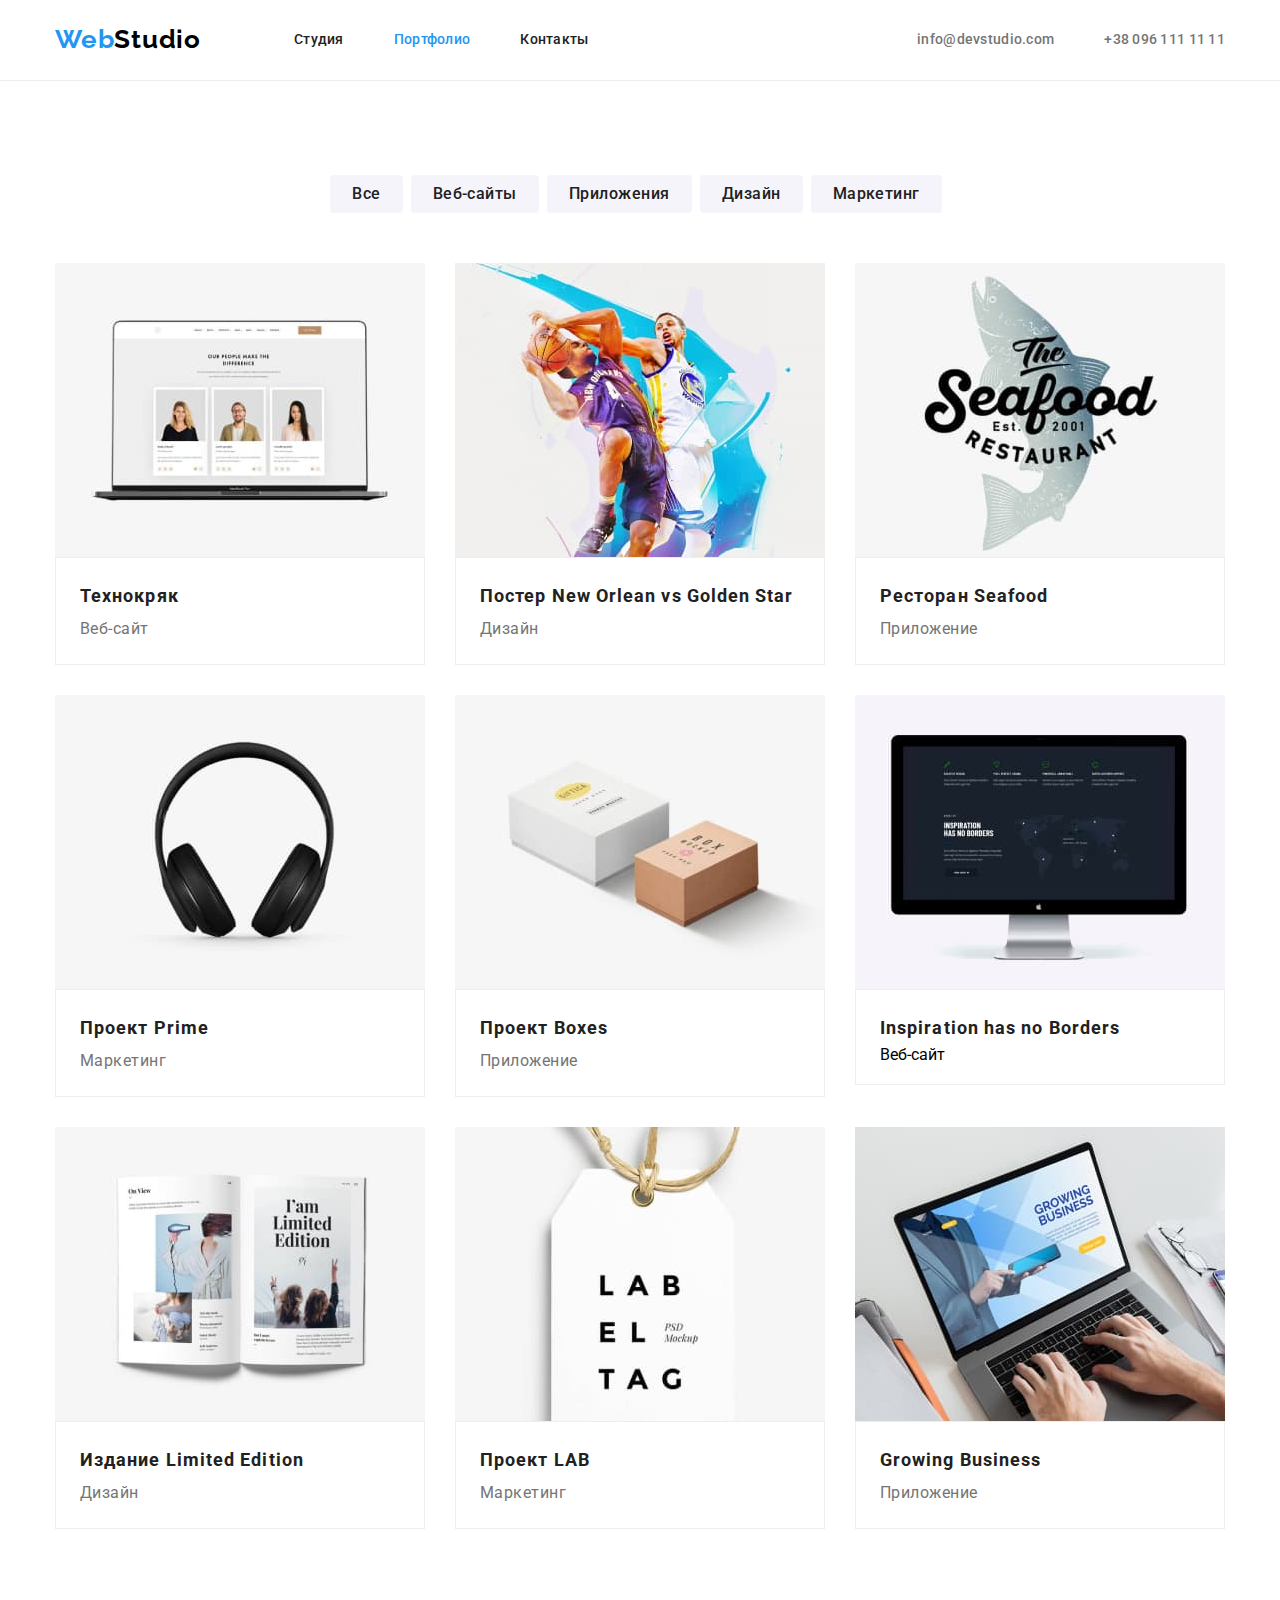
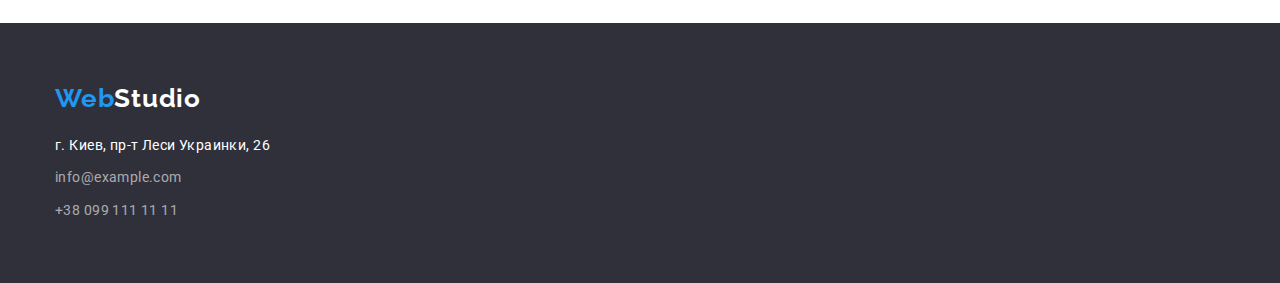
==== portfolio.html @ 460f25a2 "start" ====
<!DOCTYPE html>
<html lang="ru">
<head>
    <meta charset="UTF-8">
    <meta http-equiv="X-UA-Compatible" content="IE=edge">
    <meta name="viewport" content="width=device-width, initial-scale=1.0">
    <title>Portfolio</title>
    <link rel="preconnect" href="https://fonts.googleapis.com">
    <link rel="preconnect" href="https://fonts.gstatic.com" crossorigin>
    <link href="https://fonts.googleapis.com/css2?family=Raleway:wght@700&family=Roboto:wght@400;500;700;900&display=swap"
        rel="stylesheet">
    <link rel="stylesheet" href="./css/modern-normalize.css">
    <link rel="stylesheet" href="./css/styles.css">
</head>
<body>
    <!--HEADER-->
    <header class="header">
        <div class="container header-wrap">
                <a href="./index.html" class="header-logo logo link" lang="en"><span class="logo-item">Web</span>Studio</a>
                <nav class="header-nav">
                    <ul class="header-list list">
                        <li class="header-item"><a class="header-link link" href="./index.html">Студия</a></li>
                        <li class="header-item"><a class="header-link link current" href="./portfolio.html">Портфолио</a>
                        </li>
                        <li class="header-item"><a class="header-link link" href="">Контакты</a></li>
                    </ul>
                </nav>
                <ul class="header-contact-list">
                    <li class="header-contact-item"><a class="header-contact contact link"
                            href="mailto:info@devstudio.com">info@devstudio.com</a></li>
                    <li class="header-contact-item"><a class="header-contact contact link" href="tel:+380961111111">+38 096
                            111 11 11</a></li>
                </ul>
        </div>
    </header>
    <!--MAIN-->
    <main>
        <!--FILTER-->
        <section class="portfolio section">
            <h2 class="visually-hidden">Наши роботы</h2>
            <!--BTNFILTER-->
            <ul class="filter-list list">
                <li class="filter-item">
                    <button class="filter-btn" type="button">Все</button>
                </li>
                <li class="filter-item">
                    <button class="filter-btn" type="button">Веб-сайты</button>
                </li>
                <li class="filter-item">
                    <button class="filter-btn" type="button">Приложения</button>
                </li>
                <li class="filter-item">
                    <button class="filter-btn" type="button">Дизайн</button>
                </li>
                <li class="filter-item">
                    <button class="filter-btn" type="button">Маркетинг</button>
                </li>
            </ul>
            <!--WORKLIST-->
            <div class="container">
                <ul class="worklist list ">
                    <li class="worklist-item">
                        <img class="worklist-img" src="./images/portfolio/portfolio-img1.jpg" alt="Ноутбук" width="370" height="294">
                        <div class="worklist-container">
                            <h3 class="worklist-title">Технокряк</h3>
                            <p class="worklist-text">Веб-сайт</p>
                        </div>
                    </li>
                    <li class="worklist-item">
                        <img class="worklist-img" src="./images/portfolio/portfolio-img2.jpg" alt="Баскетболисты" width="370" height="294">
                        <div class="worklist-container">
                            <h3 class="worklist-title">Постер <span lang= "en">New Orlean vs Golden Star</span></h3>
                            <p class="worklist-text">Дизайн</p>
                        </div>
                    </li>
                    <li class="worklist-item">
                        <img class="worklist-img" src="./images/portfolio/portfolio-img3.jpg" alt="Логотип ресторана" width="370" height="294">
                        <div class="worklist-container">
                            <h3 class="worklist-title">Ресторан <span lang= "en">Seafood</span></h3>
                            <p class="worklist-text">Приложение</p>
                        </div>
                    </li>
                    <li class="worklist-item">
                        <img class="worklist-img" src="./images/portfolio/portfolio-img4.jpg" alt="Наушники" width="370" height="294">
                        <div class="worklist-container">
                            <h3 class="worklist-title">Проект <span lang= "en">Prime</span></h3>
                            <p class="worklist-text">Маркетинг</p>
                        </div>
                    </li>
                    <li class="worklist-item">
                        <img class="worklist-img" src="./images/portfolio/portfolio-img5.jpg" alt="Коробки" width="370" height="294">
                        <div class="worklist-container">
                            <h3 class="worklist-title">Проект <span lang="en">Boxes</span></h3>
                            <p class="worklist-text">Приложение</p>
                        </div>
                    </li>
                    <li class="worklist-item">
                        <img class="worklist-img" src="./images/portfolio/portfolio-img6.jpg" alt="Монитор" width="370" height="294">
                        <div class="worklist-container">
                            <h3 class="worklist-title" lang="en">Inspiration has no Borders</h3>
                            <p>Веб-сайт</p>
                        </div>
                    </li>
                    <li class="worklist-item">
                        <img class="worklist-img" src="./images/portfolio/portfolio-img7.jpg" alt="Книга" width="370" height="294">
                        <div class="worklist-container">
                            <h3 class="worklist-title">Издание <span lang="en">Limited Edition</span></h3>
                            <p class="worklist-text">Дизайн</p>
                        </div>
                    </li>
                    <li class="worklist-item">
                        <img class="worklist-img" src="./images/portfolio/portfolio-img8.jpg" alt="Бирка" width="370" height="294">
                        <div class="worklist-container">
                            <h3 class="worklist-title">Проект <span lang="en">LAB</span></h3>
                            <p class="worklist-text">Маркетинг</p>
                        </div>
                    </li>
                    <li class="worklist-item">
                        <img class="worklist-img" src="./images/portfolio/portfolio-img9.jpg" alt="Человек печатает на ноутбуке" width="370" height="294">
                        <div class="worklist-container">
                            <h3 class="worklist-title" lang="en">Growing Business</h3>
                            <p class="worklist-text">Приложение</p>
                        </div>
                    </li>
                </ul>
            </div>
        </section>
    </main>
    <!-- FOOTER -->
    <footer>
        <div class="container">
            <a href="./index.html" class="footer-logo logo link" lang="en"><span class="logo-item">Web</span>Studio</a>
            <address>
                <p class="footer-address">г. Киев, пр-т Леси Украинки, 26</p>
                <a class="footer-contact contact link" href="mailto:info@example.com">info@example.com</a>
                <a class="footer-contact contact link" href="tel:+380991111111">+38 099 111 11 11</a>
            </address>
        </div>
    </footer>
</body>
</html>
---- css/styles.css ----
ul {
  list-style: none;
  padding: 0;
  margin: 0;
}

h1,
h2,
h3,
h4,
h5,
h6,
p {
  padding: 0;
  margin: 0;
}
img {
  display: block;
  max-width: 100%;
  height: auto;
}

:root {
  --first-logo-color: #000000;
  --second-logo-color: #ffffff;
  --third-logo-color: #2196f3;
  --title-color: #212121;
  --text-color: #757575;
  --btn-text-color: #212121;
  --second-btn-text-color: #ffffff;
  --btn-bg-color: #f5f4fa;
  --accent-color: #2196f3;
}

body {
  font-family: "Roboto", sans-serif;
}

.link {
  text-decoration: none;
}
.visually-hidden {
  position: absolute;
  white-space: nowrap;
  width: 1px;
  height: 1px;
  overflow: hidden;
  border: 0;
  padding: 0;
  clip: rect(0 0 0 0);
  clip-path: inset(50%);
  margin: -1px;
}
.title {
  font-weight: 700;
  font-size: 36px;
  line-height: 1.16;
  letter-spacing: 0.03em;
  color: var(--title-color);
  text-align: center;
}
.container {
  width: 1200px;
  margin: 0 auto;
  padding: 0 15px;
}

.section {
  padding: 94px 0;
}

/*------------------ HEADER ---------------------*/

.header {
  border-bottom: #ececec 1px solid;
  padding-top: 24px;
  padding-bottom: 25px;
}
.header-wrap {
  display: flex;
  align-items: center;
}
.logo {
  font-family: Raleway;
  font-weight: 700;
  font-size: 26px;
  line-height: 1.19;
  letter-spacing: 0.03em;
  color: var(--first-logo-color);
  margin-right: 93px;
}
.logo-item {
  color: var(--third-logo-color);
}

.header-list {
  display: flex;
}

.header-item {
  margin-right: 50px;
}

.header-link {
  font-weight: 500;
  font-size: 14px;
  line-height: 1.14;
  letter-spacing: 0.02em;
  color: #212121;
}

.header-link:hover,
.header-link:focus {
  color: var(--accent-color);
}

.current {
  color: var(--accent-color);
}

.header-contact {
  font-weight: 500;
  font-size: 14px;
  line-height: 16px;
  letter-spacing: 0.02em;
  color: #757575;
}
.contact:hover,
.contact:focus {
  color: var(--accent-color);
}

.header-contact-list {
  display: flex;
  margin-left: auto;
}

.header-contact-item:not(:last-child) {
  margin-right: 50px;
}

/*-------------- HERO --------------------*/

.hero {
  background: #2f303a;
}

.hero-container {
  padding: 200px;
}

.hero-title {
  font-weight: 900;
  font-size: 44px;
  line-height: 1.36;
  letter-spacing: 0.06em;
  text-transform: uppercase;
  color: #ffffff;
  max-width: 696px;
  margin: 0 auto;
  margin-bottom: 30px;
  text-align: center;
}

.hero-btn {
  font-weight: 700;
  font-size: 16px;
  line-height: 1.87;
  text-align: center;
  display: block;
  letter-spacing: 0.06em;
  color: var(--second-btn-text-color);
  background: #2196f3;
  cursor: pointer;
  margin: 0 auto;
  padding: 10px 32px;
  border: none;
  border-radius: 4px;
}

/*--------- PECULIARITIES -----------------*/

.peculiarities-list {
  display: flex;
  flex-wrap: wrap;
  margin-right: -30px;
  margin-bottom: -30px;
}

.peculiarities-item {
  flex-basis: calc(100% / 4 - 30px);
  margin-right: 30px;
  margin-bottom: 30px;
}

.peculiarities-item-title {
  font-weight: 700;
  font-size: 14px;
  line-height: 1.14;
  letter-spacing: 0.03em;
  text-transform: uppercase;
  color: var(--title-color);
}
.peculiarities-item-text {
  font-size: 14px;
  line-height: 1.71;
  letter-spacing: 0.03em;
  color: var(--text-color);
  width: 270px;
  height: 75px;
  margin-top: 10px;
}

/*--------------OURWORKS---------------*/

.ourworks {
  padding-top: 0;
}

.ourworks-list {
  margin-top: 50px;
  display: flex;
  flex-wrap: wrap;
  margin-right: -30px;
  margin-bottom: -30px;
}

.ourworks-item {
  flex-basis: calc(100% / 3 -30px);
  margin-right: 30px;
  margin-bottom: 30px;
}

/*------------- OURTEAM ---------------*/

.ourteam {
  background-color: #f5f4fa;
}

.ourteam-list {
  margin-top: 50px;
  display: flex;
  flex-wrap: wrap;
  margin-right: -30px;
  margin-bottom: -30px;
}

.ourteam-item {
  background-color: #ffffff;
  margin-right: 30px;
  margin-bottom: 30px;
  flex-basis: calc(100% / 4 - 30px);
}

.ourteam-card {
  padding: 30px 0;
}

.ourteam-item-title {
  font-weight: 500;
  font-size: 16px;
  line-height: 1.18;
  text-align: center;
  letter-spacing: 0.03em;
  color: var(--title-color);
}

.ourteam-item-text {
  font-size: 16px;
  line-height: 1.18;
  text-align: center;
  letter-spacing: 0.03em;
  color: var(--text-color);
  margin-top: 10px;
}

/*------------------ FOOTER ----------------*/

footer {
  background-color: #2f303a;
  padding: 60px 0;
}

.footer-logo {
  color: var(--second-logo-color);
}

address {
  font-style: normal;
  font-size: 14px;
  line-height: 1.71;
  letter-spacing: 0.03em;
  margin-top: 20px;
}

.footer-address {
  color: #ffffff;
}

.footer-contact {
  color: rgba(255, 255, 255, 0.6);
  display: block;
  margin-top: 9px;
}

/*-------------- PORTFOLIO -----------*/

/* ----------------- FILTER ----------*/

.filter-list {
  display: flex;
  justify-content: center;
}

.filter-btn {
  font-family: Roboto;
  font-style: normal;
  font-weight: 500;
  font-size: 16px;
  line-height: 1.62;
  letter-spacing: 0.03em;
  color: var(--btn-text-color);
  background: var(--btn-bg-color);
  margin-right: 8px;
  padding: 6px 22px;
  border: none;
  border-radius: 4px;
}

.filter-btn:hover,
.filter-btn:focus {
  background: var(--accent-color);
  color: var(--second-btn-text-color);
  outline: none;
}

/* ----------------WORKLIST----------------*/

.worklist {
  margin-top: 50px;
  display: flex;
  flex-wrap: wrap;
  margin-right: -30px;
  margin-bottom: -30px;
}

.worklist-item {
  flex-basis: calc(100% / 3 -30px);
  margin-right: 30px;
  margin-bottom: 30px;
}

.worklist-container {
  padding: 20px 24px;
  border: #eeeeee 1px solid;
}
.worklist-title {
  font-weight: 700;
  font-size: 18px;
  line-height: 2;
  letter-spacing: 0.06em;
  color: var(--title-color);
}
.worklist-text {
  font-size: 16px;
  line-height: 1.87;
  letter-spacing: 0.03em;
  color: var(--text-color);
}
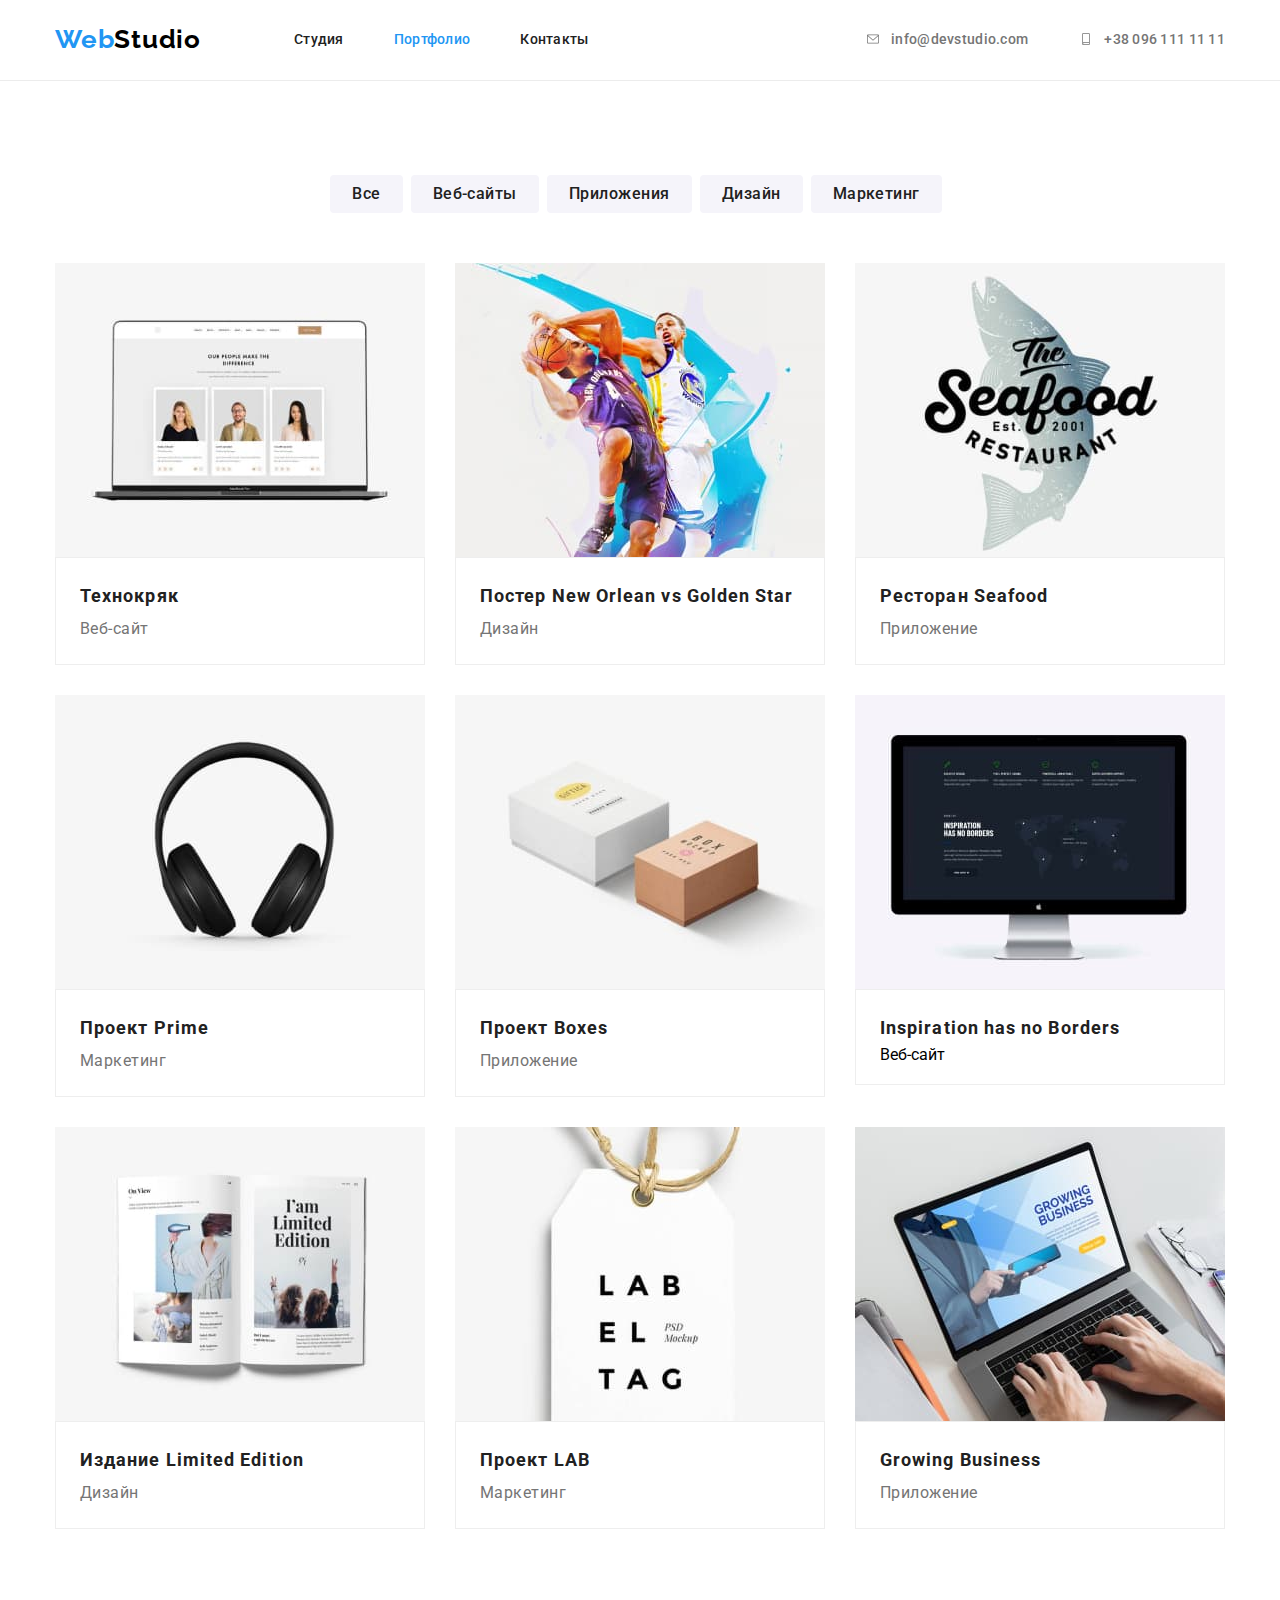
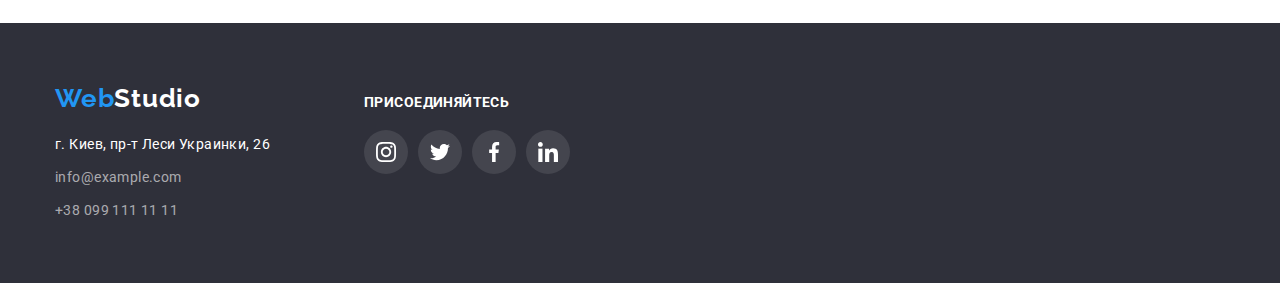
==== commit d733a763: "release 1.0" ====
--- a/portfolio.html
+++ b/portfolio.html
@@ -25,12 +25,26 @@
                         <li class="header-item"><a class="header-link link" href="">Контакты</a></li>
                     </ul>
                 </nav>
-                <ul class="header-contact-list">
-                    <li class="header-contact-item"><a class="header-contact contact link"
-                            href="mailto:info@devstudio.com">info@devstudio.com</a></li>
-                    <li class="header-contact-item"><a class="header-contact contact link" href="tel:+380961111111">+38 096
-                            111 11 11</a></li>
-                </ul>
+            <ul class="header-contact-list">
+                <li class="header-contact-item">
+                    <a class="header-contact contact link" href="mailto:info@devstudio.com">
+                        <svg class="header-contact-icon" width="16" height="12">
+                            <use href="../images/icons.svg#icon-envelope">
+                            </use>
+                        </svg>
+                        info@devstudio.com
+                    </a>
+                </li>
+                <li class="header-contact-item">
+                    <a class="header-contact contact link" href="tel:+380961111111">
+                        <svg class="header-contact-icon" width="16" height="12">
+                            <use href="../images/icons.svg#icon-smartphone">
+                            </use>
+                        </svg>
+                        +38 096 111 11 11
+                    </a>
+                </li>
+            </ul>
         </div>
     </header>
     <!--MAIN-->
@@ -128,13 +142,48 @@
     </main>
     <!-- FOOTER -->
     <footer>
-        <div class="container">
-            <a href="./index.html" class="footer-logo logo link" lang="en"><span class="logo-item">Web</span>Studio</a>
-            <address>
-                <p class="footer-address">г. Киев, пр-т Леси Украинки, 26</p>
-                <a class="footer-contact contact link" href="mailto:info@example.com">info@example.com</a>
-                <a class="footer-contact contact link" href="tel:+380991111111">+38 099 111 11 11</a>
-            </address>
+        <div class="container footer-container">
+            <div class="footer-left-tumb">
+                <a href="./index.html" class="footer-logo logo link" lang="en"><span class="logo-item">Web</span>Studio</a>
+                <address>
+                    <p class="footer-address">г. Киев, пр-т Леси Украинки, 26</p>
+                    <a class="footer-contact contact link" href="mailto:info@example.com">info@example.com</a>
+                    <a class="footer-contact contact link" href="tel:+380991111111">+38 099 111 11 11</a>
+                </address>
+            </div>
+            <div class="footer-center-tumb">
+                <h3 class="center-tumb-title">присоединяйтесь</h3>
+                <ul class="center-tumb-list">
+                    <li class="center-tumb-item">
+                        <a href="" class="center-tumb-link">
+                            <svg class="center-tumb-icon" widht="20" height="20">
+                                <use href="../images/icons.svg#icon-instagram"></use>
+                            </svg>
+                        </a>
+                    </li>
+                    <li class="center-tumb-item">
+                        <a href="" class="center-tumb-link">
+                            <svg class="center-tumb-icon" widht="20" height="20">
+                                <use href="../images/icons.svg#icon-twitter"></use>
+                            </svg>
+                        </a>
+                    </li>
+                    <li class="center-tumb-item">
+                        <a href="" class="center-tumb-link">
+                            <svg class="center-tumb-icon" widht="20" height="20">
+                                <use href="../images/icons.svg#icon-facebook"></use>
+                            </svg>
+                        </a>
+                    </li>
+                    <li class="center-tumb-item">
+                        <a href="" class="center-tumb-link">
+                            <svg class="center-tumb-icon" widht="20" height="20">
+                                <use href="../images/icons.svg#icon-linkedin"></use>
+                            </svg>
+                        </a>
+                    </li>
+                </ul>
+            </div>
         </div>
     </footer>
 </body>
--- a/css/styles.css
+++ b/css/styles.css
@@ -30,6 +30,8 @@
   --second-btn-text-color: #ffffff;
   --btn-bg-color: #f5f4fa;
   --accent-color: #2196f3;
+  --icon-color: #afb1b8;
+  --accent-icon-color: #ffffff;
 }
 
 body {
@@ -124,6 +126,8 @@
   line-height: 16px;
   letter-spacing: 0.02em;
   color: #757575;
+  display: flex;
+  align-items: center;
 }
 .contact:hover,
 .contact:focus {
@@ -139,10 +143,21 @@
   margin-right: 50px;
 }
 
+.header-contact-icon {
+  fill: currentColor;
+  margin-right: 10px;
+}
+
 /*-------------- HERO --------------------*/
 
 .hero {
   background: #2f303a;
+  max-width: 1600px;
+  background-image: linear-gradient(
+      rgba(47, 48, 58, 0.4),
+      rgba(47, 48, 58, 0.4)
+    ),
+    url(../images/studio/bghero.png);
 }
 
 .hero-container {
@@ -193,6 +208,15 @@
   margin-bottom: 30px;
 }
 
+.peculiarities-item-box {
+  background-color: #f5f4fa;
+  width: 270px;
+  height: 120px;
+  display: flex;
+  align-items: center;
+  margin-bottom: 30px;
+}
+
 .peculiarities-item-title {
   font-weight: 700;
   font-size: 14px;
@@ -250,6 +274,7 @@
   margin-right: 30px;
   margin-bottom: 30px;
   flex-basis: calc(100% / 4 - 30px);
+  box-shadow: 0px 4px 4px rgba(0, 0, 0, 0.25);
 }
 
 .ourteam-card {
@@ -272,6 +297,73 @@
   letter-spacing: 0.03em;
   color: var(--text-color);
   margin-top: 10px;
+  margin-bottom: 16px;
+}
+
+.ourteam-social-list {
+  display: flex;
+  align-items: center;
+  justify-content: center;
+}
+
+.ourteam-social-item:not(:last-child) {
+  margin-right: 10px;
+}
+.ourteam-social-link {
+  display: flex;
+  align-items: center;
+  width: 44px;
+  height: 44px;
+  border-radius: 50%;
+  color: var(--icon-color);
+}
+
+.ourteam-social-icon {
+  fill: currentColor;
+}
+
+.ourteam-social-link:hover,
+.ourteam-social-link:focus {
+  background-color: var(--accent-color);
+  color: var(--accent-icon-color);
+}
+
+/*------------------CLIENTS-----------------*/
+
+.clients-title {
+  margin-bottom: 50px;
+}
+
+.clients-list {
+  display: flex;
+  margin-right: -30px;
+  margin-bottom: -30px;
+}
+
+.clients-item {
+  flex-basis: calc(100% / 6 - 30px);
+  margin-right: 30px;
+  margin-bottom: 30px;
+}
+
+.clients-link {
+  width: 170px;
+  height: 92px;
+  border: 1px solid #afb1b8;
+  border-radius: 5px;
+  display: flex;
+  align-items: center;
+  color: var(--icon-color);
+}
+
+.clients-icon {
+  fill: currentColor;
+}
+
+.clients-link:hover,
+.clients-link:focus {
+  border-color: var(--accent-color);
+  color: var(--accent-color);
 }
 
 /*------------------ FOOTER ----------------*/
@@ -279,6 +371,13 @@
 footer {
   background-color: #2f303a;
   padding: 60px 0;
+}
+
+.footer-container {
+  display: flex;
+}
+.footer-left-tumb {
+  margin-right: 70px;
 }
 
 .footer-logo {
@@ -303,6 +402,44 @@
   margin-top: 9px;
 }
 
+.footer-center-tumb {
+  padding-top: 12px;
+  max-width: 206px;
+}
+.center-tumb-title {
+  font-weight: 700;
+  font-size: 14px;
+  line-height: 1.14;
+  letter-spacing: 0.03em;
+  text-transform: uppercase;
+  color: #ffffff;
+  margin-bottom: 20px;
+}
+.center-tumb-list {
+  display: flex;
+}
+
+.center-tumb-link {
+  display: flex;
+  align-items: center;
+  width: 44px;
+  height: 44px;
+  background-color: rgba(255, 255, 255, 0.1);
+  border-radius: 50%;
+}
+
+.center-tumb-item:not(:last-child) {
+  margin-right: 10px;
+}
+
+.center-tumb-icon {
+  fill: var(--accent-icon-color);
+}
+
+.center-tumb-link:hover,
+.center-tumb-link:focus {
+  background-color: var(--accent-color);
+}
 /*-------------- PORTFOLIO -----------*/
 
 /* ----------------- FILTER ----------*/
@@ -345,9 +482,14 @@
 }
 
 .worklist-item {
-  flex-basis: calc(100% / 3 -30px);
+  flex-basis: calc(100% / 3 - 30px);
   margin-right: 30px;
   margin-bottom: 30px;
+}
+
+.worklist-item:hover {
+  box-shadow: 0px 1px 1px rgba(0, 0, 0, 0.12), 0px 4px 4px rgba(0, 0, 0, 0.06),
+    1px 4px 6px rgba(0, 0, 0, 0.16);
 }
 
 .worklist-container {
